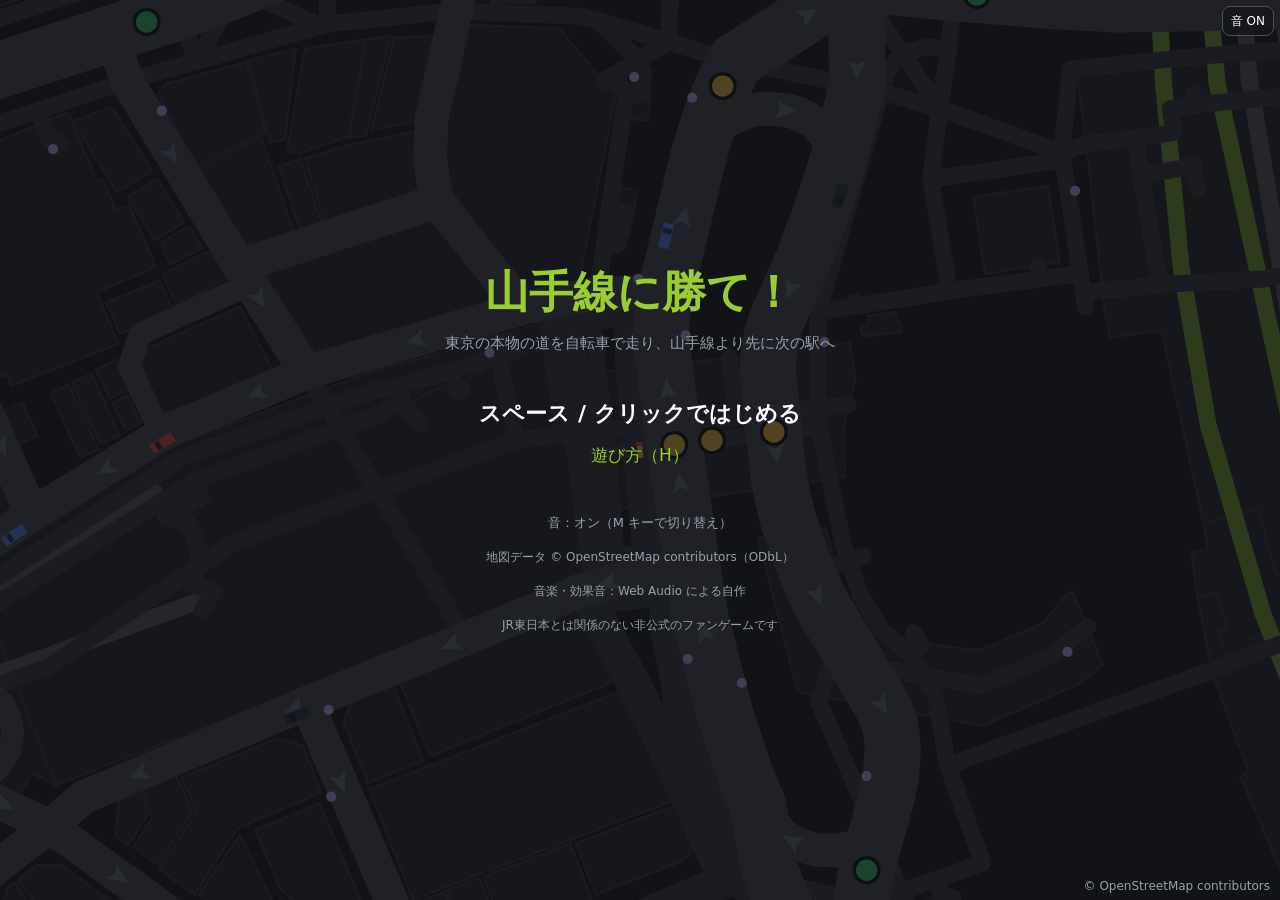
==== index.html @ 1387f56d "山手線に勝て！ 2D版（全30区間） 東京の本物の道を自転車で走り、山手線より先に次の駅を目指すレースゲーム。 3D版の作成に入る前の、2D版の完成状態を記録する。  Co-Authored-By: " ====
<!DOCTYPE html>
<html lang="ja">
<head>
  <meta charset="UTF-8">
  <meta name="viewport" content="width=device-width, initial-scale=1.0, viewport-fit=cover">
  <meta name="theme-color" content="#1b1d22">
  <meta name="description" content="東京の本物の道を自転車で走り、山手線より先に次の駅を目指すレースゲーム">
  <title>山手線に勝て！</title>
  <link rel="stylesheet" href="style.css">
</head>
<body>
  <canvas id="game" aria-label="ゲーム画面"></canvas>

  <!-- 右上：音のオン／オフ、レース中止（スマホ用） -->
  <div id="corner">
    <button id="quit" type="button" hidden aria-label="区間選択に戻る">✕</button>
    <button id="sound" type="button" aria-label="音のオン／オフ">音 ON</button>
  </div>

  <!-- スマホ用の操作ボタン（タッチ操作の端末で、レース中だけ表示） -->
  <div id="touch" hidden>
    <div class="pad">
      <button type="button" data-key="left" aria-label="左">◀</button>
      <button type="button" data-key="right" aria-label="右">▶</button>
    </div>
    <div class="pad">
      <button type="button" data-key="down" class="brake" aria-label="ブレーキ">ブレーキ</button>
      <button type="button" data-key="up" class="accel" aria-label="アクセル">アクセル</button>
    </div>
  </div>

  <script type="module" src="src/main.js"></script>
</body>
</html>
---- style.css ----
html,
body {
  margin: 0;
  height: 100%;
  overflow: hidden;
  background: #1b1d22;
  /* スマホでのスクロール・ズーム・長押しの選択を防ぐ */
  touch-action: none;
  -webkit-user-select: none;
  user-select: none;
  -webkit-touch-callout: none;
  -webkit-tap-highlight-color: transparent;
}

#game {
  position: fixed;
  inset: 0;
  display: block;
  width: 100%;
  height: 100%;
}

button {
  font: inherit;
  font-family: system-ui, sans-serif;
  color: #ffffff;
  cursor: pointer;
}

[hidden] {
  display: none !important;
}

#corner {
  position: fixed;
  top: calc(6px + env(safe-area-inset-top));
  right: calc(6px + env(safe-area-inset-right));
  display: flex;
  gap: 6px;
}

#corner button {
  height: 30px;
  min-width: 30px;
  padding: 0 8px;
  font-size: 12px;
  background: rgba(20, 22, 26, 0.8);
  border: 1px solid #4a4f5a;
  border-radius: 8px;
}

#touch {
  position: fixed;
  left: 0;
  right: 0;
  bottom: 0;
  display: flex;
  justify-content: space-between;
  padding: 0 calc(12px + env(safe-area-inset-right)) calc(16px + env(safe-area-inset-bottom))
    calc(12px + env(safe-area-inset-left));
  pointer-events: none; /* ボタンの間の空きは地図に触れても何も起きない */
}

#touch .pad {
  display: flex;
  gap: 12px;
}

#touch button {
  pointer-events: auto;
  width: 72px;
  height: 72px;
  font-size: 22px;
  background: rgba(40, 44, 52, 0.75);
  border: 2px solid #5a606b;
  border-radius: 50%;
  touch-action: none;
}

#touch button.accel,
#touch button.brake {
  width: 84px;
  height: 84px;
  font-size: 14px;
  font-weight: bold;
}

#touch button.accel {
  border-color: #9acd32;
}

#touch button.brake {
  border-color: #ff6b5e;
}

#touch button.active {
  background: rgba(154, 205, 50, 0.45);
}

#touch button.brake.active {
  background: rgba(255, 107, 94, 0.45);
}
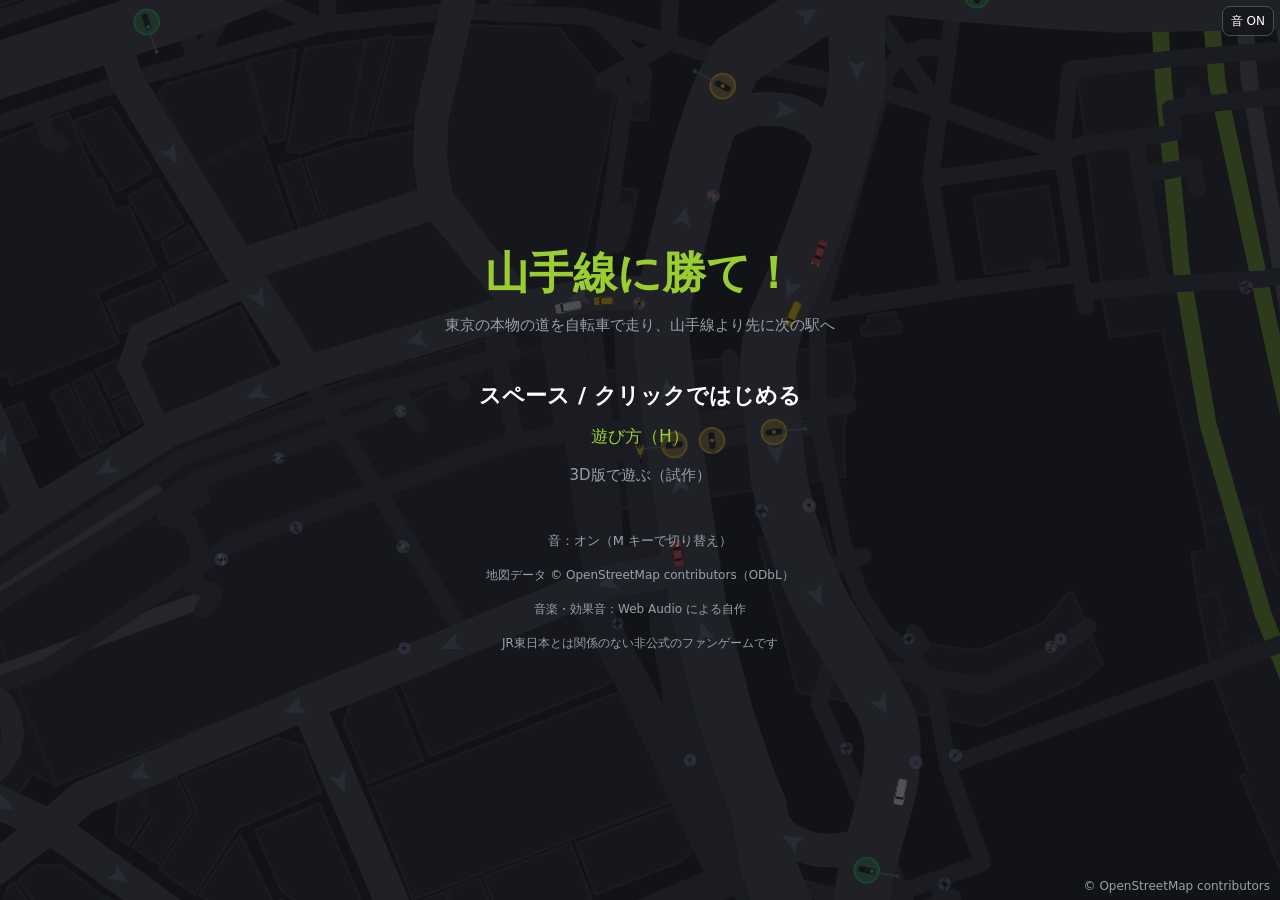
==== commit f4bf065c: "レース中に一時停止できるようにする（P キー・右上の ❚❚、タブを離れたら自動で止める） Co-Authored-By: Claude Opus 5.5 <noreply@anthropic.com>" ====
--- a/index.html
+++ b/index.html
@@ -11,9 +11,10 @@
 <body>
   <canvas id="game" aria-label="ゲーム画面"></canvas>
 
-  <!-- 右上：音のオン／オフ、レース中止（スマホ用） -->
+  <!-- 右上：音のオン／オフ、一時停止（レース中）、レース中止（スマホ用） -->
   <div id="corner">
     <button id="quit" type="button" hidden aria-label="区間選択に戻る">✕</button>
+    <button id="pause" type="button" hidden aria-label="一時停止" title="一時停止（P）">❚❚</button>
     <button id="sound" type="button" aria-label="音のオン／オフ">音 ON</button>
   </div>
 
--- a/style.css
+++ b/style.css
@@ -100,3 +100,12 @@
 #touch button.brake.active {
   background: rgba(255, 107, 94, 0.45);
 }
+
+/* 3D版：3D の世界（下）の上に、HUD のキャンバス（#game、背景は透明）を重ねる */
+#view3d {
+  position: fixed;
+  inset: 0;
+  display: block;
+  width: 100%;
+  height: 100%;
+}
